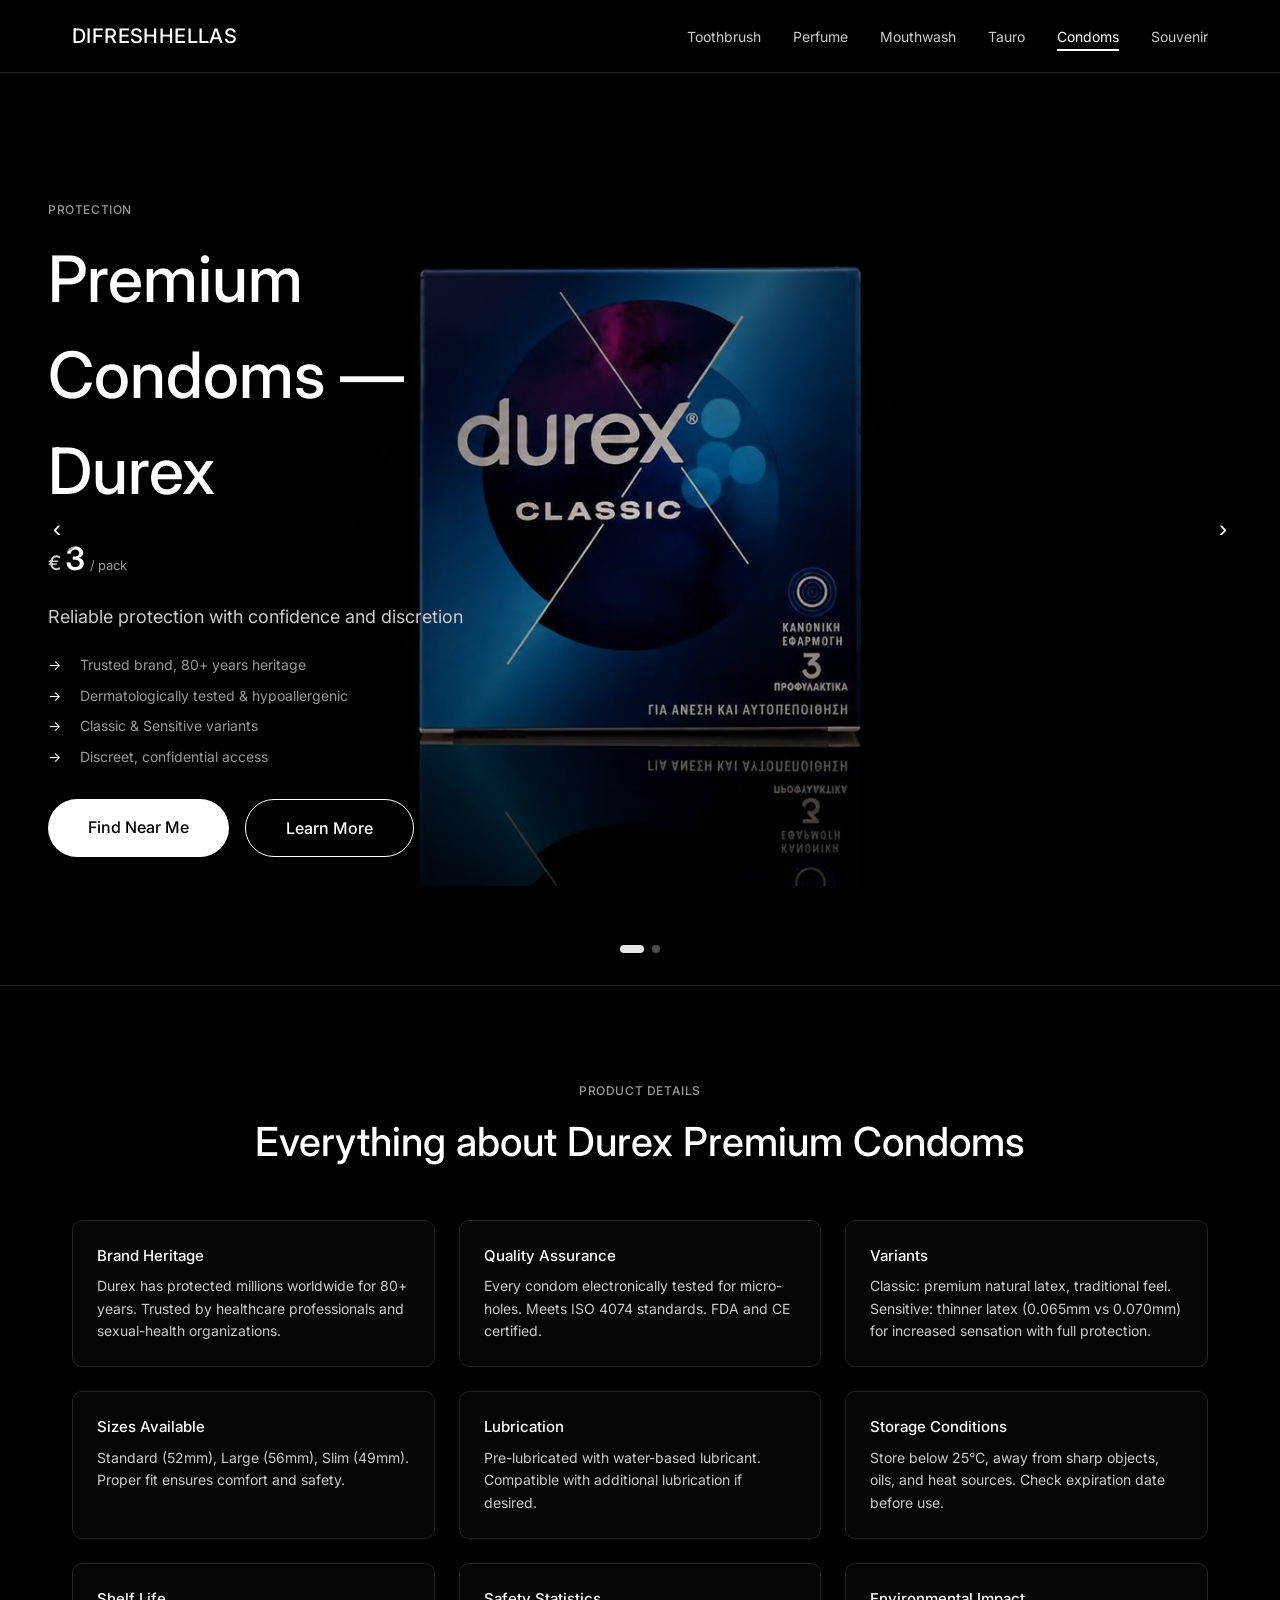
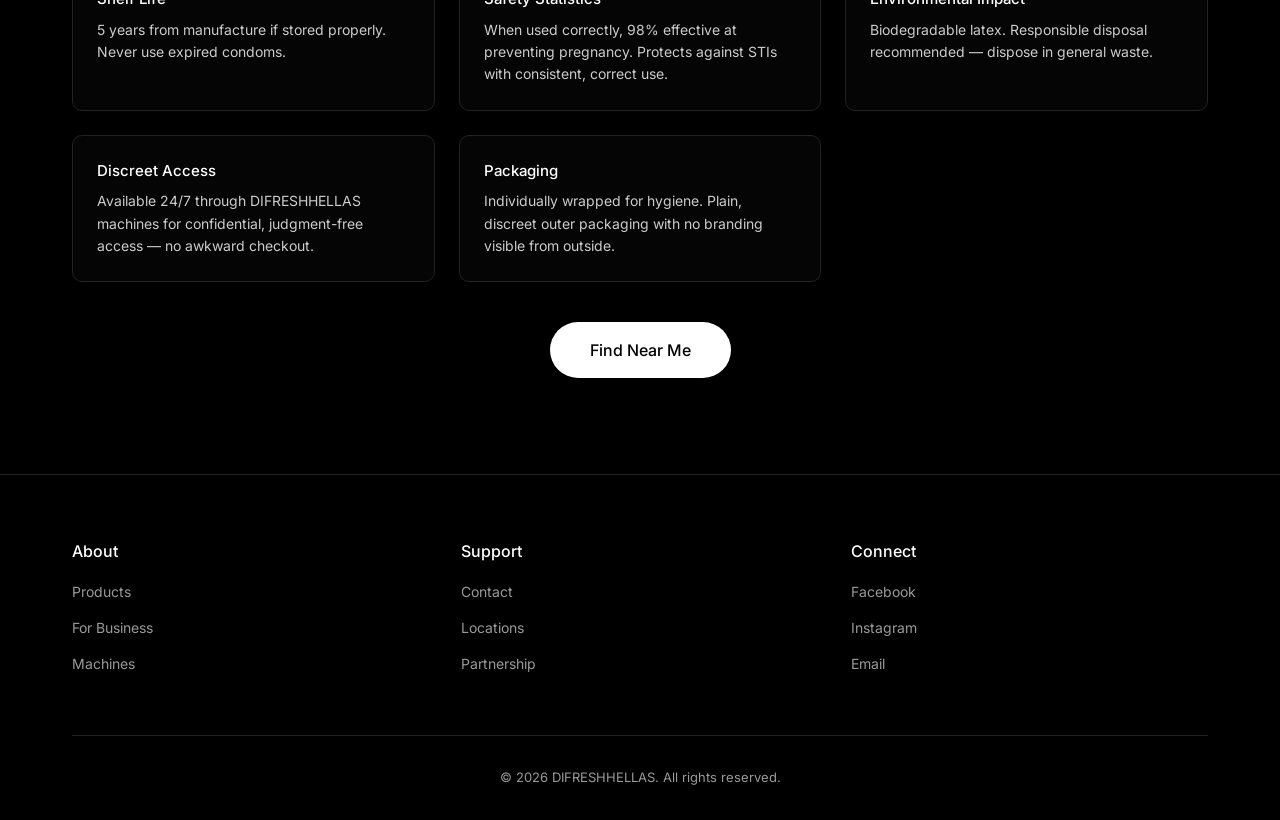
==== condoms.html @ ef465e2a "Initial commit: DIFRESHHELLAS product showcase site" ====
<!DOCTYPE html>
<html lang="en">
<head>
<meta charset="UTF-8">
<meta name="viewport" content="width=device-width, initial-scale=1.0">
<title>Premium Condoms - Durex — DIFRESHHELLAS</title>
<link rel="stylesheet" href="css/style.css">
</head>
<body>

<header class="site-header">
  <div class="nav-inner">
    <a href="index.html" class="logo">DIFRESHHELLAS</a>
    <nav>
      <ul class="nav-menu">
        <li><a href="toothbrush.html">Toothbrush</a></li>
        <li><a href="perfume.html">Perfume</a></li>
        <li><a href="mouthwash.html">Mouthwash</a></li>
        <li><a href="tauro.html">Tauro</a></li>
        <li><a href="condoms.html">Condoms</a></li>
        <li><a href="souvenir.html">Souvenir</a></li>
      </ul>
    </nav>
    <button class="hamburger" aria-label="Open menu">
      <span></span><span></span><span></span>
    </button>
  </div>
</header>

<div class="mobile-menu">
  <button class="mobile-menu-close" aria-label="Close menu">&times;</button>
  <a href="toothbrush.html">Toothbrush</a>
  <a href="perfume.html">Perfume</a>
  <a href="mouthwash.html">Mouthwash</a>
  <a href="tauro.html">Tauro</a>
  <a href="condoms.html">Condoms</a>
  <a href="souvenir.html">Souvenir</a>
  <a href="index.html#maps">Find Machines</a>
</div>

<section class="product-hero" id="hero">
  <div class="bg-slides"></div>
  <div class="overlay"></div>

  <button class="carousel-arrow prev" aria-label="Previous product variant">&#8249;</button>
  <button class="carousel-arrow next" aria-label="Next product variant">&#8250;</button>

  <div class="hero-text">
    <p class="eyebrow">Protection</p>
    <h1>Premium Condoms — Durex</h1>
    <div class="price"><span class="cur">€</span>3<span class="unit">/ pack</span></div>
    <p class="tagline">Reliable protection with confidence and discretion</p>
    <ul class="feature-list">
      <li>Trusted brand, 80+ years heritage</li>
      <li>Dermatologically tested &amp; hypoallergenic</li>
      <li>Classic &amp; Sensitive variants</li>
      <li>Discreet, confidential access</li>
    </ul>
    <div class="btn-row">
      <a href="index.html#maps" class="btn btn-primary">Find Near Me</a>
      <a href="#details" class="btn btn-secondary">Learn More</a>
    </div>
  </div>

  <div class="carousel-dots"></div>
</section>

<section id="details" class="info-section">
  <div class="container">
    <div class="section-head">
      <p class="eyebrow">Product Details</p>
      <h2>Everything about Durex Premium Condoms</h2>
    </div>
    <div class="info-grid">
      <div class="spec-item"><h3>Brand Heritage</h3><p>Durex has protected millions worldwide for 80+ years. Trusted by healthcare professionals and sexual-health organizations.</p></div>
      <div class="spec-item"><h3>Quality Assurance</h3><p>Every condom electronically tested for micro-holes. Meets ISO 4074 standards. FDA and CE certified.</p></div>
      <div class="spec-item"><h3>Variants</h3><p>Classic: premium natural latex, traditional feel. Sensitive: thinner latex (0.065mm vs 0.070mm) for increased sensation with full protection.</p></div>
      <div class="spec-item"><h3>Sizes Available</h3><p>Standard (52mm), Large (56mm), Slim (49mm). Proper fit ensures comfort and safety.</p></div>
      <div class="spec-item"><h3>Lubrication</h3><p>Pre-lubricated with water-based lubricant. Compatible with additional lubrication if desired.</p></div>
      <div class="spec-item"><h3>Storage Conditions</h3><p>Store below 25°C, away from sharp objects, oils, and heat sources. Check expiration date before use.</p></div>
      <div class="spec-item"><h3>Shelf Life</h3><p>5 years from manufacture if stored properly. Never use expired condoms.</p></div>
      <div class="spec-item"><h3>Safety Statistics</h3><p>When used correctly, 98% effective at preventing pregnancy. Protects against STIs with consistent, correct use.</p></div>
      <div class="spec-item"><h3>Environmental Impact</h3><p>Biodegradable latex. Responsible disposal recommended — dispose in general waste.</p></div>
      <div class="spec-item"><h3>Discreet Access</h3><p>Available 24/7 through DIFRESHHELLAS machines for confidential, judgment-free access — no awkward checkout.</p></div>
      <div class="spec-item"><h3>Packaging</h3><p>Individually wrapped for hygiene. Plain, discreet outer packaging with no branding visible from outside.</p></div>
    </div>
    <div class="btn-row" style="justify-content:center; margin-top:2.5rem;">
      <a href="index.html#maps" class="btn btn-primary">Find Near Me</a>
    </div>
  </div>
</section>

<footer class="site-footer">
  <div class="container">
    <div class="footer-grid">
      <div class="footer-col">
        <h3>About</h3>
        <ul>
          <li><a href="index.html#products">Products</a></li>
          <li><a href="index.html#contact">For Business</a></li>
          <li><a href="index.html#maps">Machines</a></li>
        </ul>
      </div>
      <div class="footer-col">
        <h3>Support</h3>
        <ul>
          <li><a href="index.html#contact">Contact</a></li>
          <li><a href="index.html#maps">Locations</a></li>
          <li><a href="index.html#contact">Partnership</a></li>
        </ul>
      </div>
      <div class="footer-col">
        <h3>Connect</h3>
        <ul>
          <li><a href="https://www.facebook.com/Balance.Ltd/?locale=el_GR" target="_blank" rel="noopener">Facebook</a></li>
          <li><a href="https://www.instagram.com/difreshhellas" target="_blank" rel="noopener">Instagram</a></li>
          <li><a href="mailto:difreshhellas@gmail.com">Email</a></li>
        </ul>
      </div>
    </div>
    <div class="footer-bottom">&copy; 2026 DIFRESHHELLAS. All rights reserved.</div>
  </div>
</footer>

<script src="js/nav.js"></script>
<script src="js/carousel.js"></script>
<script>
  initCarousel({
    root: '#hero',
    folder: 'images/',
    alt: 'Premium Condoms - Durex',
    images: [
      'durex_classic.jpg',
      'durex_sensitive.jpg'
    ]
  });
</script>
</body>
</html>
---- css/style.css ----
/* ===== DIFRESHHELLAS — Global Styles ===== */
@import url('https://fonts.googleapis.com/css2?family=Inter:wght@300;400;500;600;700&display=swap');

:root {
  --bg: #000000;
  --text-primary: #FFFFFF;
  --text-secondary: #CCCCCC;
  --text-tertiary: #999999;
  --border: #222222;
  --font: 'Inter', -apple-system, BlinkMacSystemFont, 'Segoe UI', sans-serif;
}

* { box-sizing: border-box; }

html { scroll-behavior: smooth; }

body {
  margin: 0;
  background: var(--bg);
  color: var(--text-secondary);
  font-family: var(--font);
  font-size: 16px;
  line-height: 1.5;
}

h1, h2, h3 { color: var(--text-primary); font-weight: 500; margin: 0 0 1rem; }
h1 { font-size: 64px; margin-bottom: 16px; }
h2 { font-size: 40px; margin-bottom: 16px; }
h3 { font-size: 24px; margin-bottom: 12px; }
p { font-size: 16px; font-weight: 400; color: var(--text-secondary); line-height: 1.5; margin: 0 0 1rem; }

a { color: inherit; text-decoration: none; }

img { max-width: 100%; display: block; }

.eyebrow {
  font-size: 12px;
  font-weight: 500;
  letter-spacing: 0.05em;
  text-transform: uppercase;
  color: var(--text-tertiary);
  margin-bottom: 12px;
}

.tag, small { font-size: 14px; font-weight: 400; color: var(--text-tertiary); }

.container { max-width: 1200px; margin: 0 auto; padding: 0 2rem; }

/* ===== Buttons ===== */
.btn {
  display: inline-block;
  padding: 16px 40px;
  border-radius: 50px;
  font-size: 16px;
  font-weight: 500;
  cursor: pointer;
  transition: transform 0.2s ease, box-shadow 0.2s ease, background 0.2s ease;
  border: none;
  text-align: center;
}
.btn-primary {
  background: #FFFFFF;
  color: #000000;
}
.btn-primary:hover {
  transform: translateY(-2px);
  box-shadow: 0 20px 40px rgba(255,255,255,0.1);
}
.btn-secondary {
  background: transparent;
  border: 1px solid #FFFFFF;
  color: #FFFFFF;
}
.btn-secondary:hover {
  transform: translateY(-2px);
  box-shadow: 0 20px 40px rgba(255,255,255,0.1);
}
.btn:focus-visible, a:focus-visible, button:focus-visible, input:focus-visible, select:focus-visible, textarea:focus-visible {
  outline: 2px solid #FFFFFF;
  outline-offset: 3px;
}

/* ===== Header / Nav ===== */
.site-header {
  position: sticky;
  top: 0;
  z-index: 100;
  background: rgba(0,0,0,0.95);
  backdrop-filter: blur(10px);
  border-bottom: 1px solid var(--border);
}
.nav-inner {
  max-width: 1200px;
  margin: 0 auto;
  padding: 0 2rem;
  display: flex;
  align-items: center;
  justify-content: space-between;
  height: 72px;
}
.logo {
  font-size: 20px;
  font-weight: 500;
  color: var(--text-primary);
  letter-spacing: 0.02em;
}
.nav-menu {
  display: flex;
  gap: 2rem;
  list-style: none;
  margin: 0;
  padding: 0;
}
.nav-menu a {
  color: var(--text-secondary);
  font-size: 14px;
  padding-bottom: 4px;
  border-bottom: 2px solid transparent;
  transition: color 0.2s ease, border-color 0.2s ease;
}
.nav-menu a:hover,
.nav-menu a.active {
  color: var(--text-primary);
  border-bottom-color: var(--text-primary);
}
.hamburger {
  display: none;
  flex-direction: column;
  gap: 5px;
  background: none;
  border: none;
  cursor: pointer;
  padding: 8px;
}
.hamburger span {
  width: 24px;
  height: 2px;
  background: var(--text-primary);
  display: block;
}
.mobile-menu {
  position: fixed;
  inset: 0;
  background: #000000;
  z-index: 200;
  display: none;
  flex-direction: column;
  align-items: center;
  justify-content: center;
  gap: 2rem;
}
.mobile-menu.open { display: flex; }
.mobile-menu a { font-size: 24px; color: var(--text-primary); }
.mobile-menu-close {
  position: absolute;
  top: 24px;
  right: 24px;
  background: none;
  border: none;
  color: var(--text-primary);
  font-size: 32px;
  cursor: pointer;
}

@media (max-width: 768px) {
  .nav-menu { display: none; }
  .hamburger { display: flex; }
}

/* ===== Hero (Homepage) ===== */
.hero {
  min-height: 100vh;
  display: flex;
  align-items: center;
  justify-content: center;
  text-align: center;
  background: radial-gradient(circle, rgba(255,255,255,0.02) 0%, transparent 70%) , #000000;
  padding: 2rem;
}
.hero-content { max-width: 700px; margin: 0 auto; }
.hero p.tagline {
  font-size: 20px;
  color: var(--text-secondary);
  max-width: 700px;
  margin: 0 auto 2.5rem;
}
.hero-buttons { display: flex; gap: 1rem; justify-content: center; flex-wrap: wrap; }

@media (max-width: 768px) {
  .hero { min-height: 80vh; }
  .hero h1 { font-size: 48px; }
  .hero p.tagline { font-size: 16px; }
}

/* ===== Section Spacing ===== */
section { padding: 6rem 0; }
.section-head { text-align: center; margin-bottom: 3rem; }

/* ===== Products Grid ===== */
.products-grid {
  display: grid;
  grid-template-columns: repeat(auto-fit, minmax(300px, 1fr));
  gap: 32px;
}
.product-card {
  border: 1px solid var(--border);
  border-radius: 12px;
  overflow: hidden;
  background: rgba(255,255,255,0.02);
  transition: background 0.2s ease, transform 0.2s ease;
  display: block;
}
.product-card:hover { background: rgba(255,255,255,0.05); transform: translateY(-4px); }
.product-card .thumb {
  width: 100%;
  height: 260px;
  object-fit: cover;
  background: #0a0a0a;
}
.product-card .card-body { padding: 1.5rem; }
.product-card p.desc { font-size: 14px; color: var(--text-tertiary); margin-bottom: 1rem; }
.view-link { color: var(--text-primary); font-size: 14px; }
.view-link:hover { text-decoration: underline; }

@media (max-width: 768px) {
  .products-grid { grid-template-columns: 1fr; }
}

/* ===== Maps Section ===== */
.maps-grid {
  display: grid;
  grid-template-columns: 1fr 1fr;
  gap: 2rem;
}
.map-frame-wrap iframe {
  width: 100%;
  height: 500px;
  border: 1px solid var(--border);
  border-radius: 8px;
  background: #0a0a0a;
}
.map-frame-wrap h3 { font-size: 18px; margin-bottom: 1rem; }

@media (max-width: 900px) {
  .maps-grid { grid-template-columns: 1fr; }
  .map-frame-wrap iframe { height: 400px; }
}

/* ===== Contact Form ===== */
.contact-form { max-width: 600px; margin: 0 auto; }
.form-group { margin-bottom: 1.25rem; }
.form-group label { display: block; font-size: 14px; color: var(--text-tertiary); margin-bottom: 0.5rem; }
.form-group input,
.form-group select,
.form-group textarea {
  width: 100%;
  background: rgba(255,255,255,0.05);
  border: 1px solid var(--border);
  color: #FFFFFF;
  padding: 12px 16px;
  font-size: 14px;
  border-radius: 6px;
  font-family: var(--font);
  transition: background 0.2s ease, border-color 0.2s ease;
}
.form-group textarea { min-height: 120px; resize: vertical; }
.form-group input:focus,
.form-group select:focus,
.form-group textarea:focus {
  background: rgba(255,255,255,0.08);
  border-color: rgba(255,255,255,0.2);
  outline: none;
}
.contact-form .btn-primary { width: 100%; }
.contact-alt { text-align: center; margin-top: 1.5rem; font-size: 14px; color: var(--text-tertiary); }
.contact-alt a { color: var(--text-primary); }
.contact-alt a:hover { text-decoration: underline; }

/* ===== Social / Connect ===== */
.social-links { display: flex; gap: 1.5rem; justify-content: center; }
.social-links a {
  width: 56px;
  height: 56px;
  border-radius: 50%;
  background: rgba(255,255,255,0.05);
  border: 1px solid rgba(255,255,255,0.1);
  color: #FFFFFF;
  display: flex;
  align-items: center;
  justify-content: center;
  transition: background 0.2s ease, transform 0.2s ease;
}
.social-links a:hover { background: rgba(255,255,255,0.1); transform: translateY(-4px); }
.social-links svg { width: 22px; height: 22px; fill: currentColor; }

/* ===== Footer ===== */
.site-footer { border-top: 1px solid var(--border); padding-top: 4rem; padding-bottom: 2rem; }
.footer-grid {
  display: grid;
  grid-template-columns: repeat(3, 1fr);
  gap: 2rem;
  margin-bottom: 3rem;
}
.footer-col h3 { font-size: 16px; margin-bottom: 1rem; }
.footer-col ul { list-style: none; margin: 0; padding: 0; }
.footer-col li { margin-bottom: 0.75rem; }
.footer-col a { color: var(--text-tertiary); font-size: 14px; transition: color 0.2s ease; }
.footer-col a:hover { color: var(--text-primary); }
.footer-bottom {
  border-top: 1px solid var(--border);
  padding-top: 2rem;
  text-align: center;
  font-size: 13px;
  color: var(--text-tertiary);
}

@media (max-width: 768px) {
  .footer-grid { grid-template-columns: 1fr; gap: 2.5rem; }
}

/* ===== Product Page Hero (with carousel) ===== */
.product-hero {
  position: relative;
  min-height: 100vh;
  display: flex;
  align-items: center;
  overflow: hidden;
  background-color: #000000;
}
.product-hero .bg-slide {
  position: absolute;
  inset: 0;
  background-size: contain;
  background-repeat: no-repeat;
  background-position: center;
  opacity: 0;
  transition: opacity 0.4s ease-in-out;
}
.product-hero .bg-slide.active { opacity: 1; }
/* Product sits toward the right so left-aligned text stays clear */
.product-hero:not(.centered) .bg-slide { background-position: 80% center; }
@media (max-width: 768px) {
  .product-hero:not(.centered) .bg-slide { background-position: center 82%; background-size: 68%; }
}
.product-hero .overlay {
  position: absolute;
  inset: 0;
  background: radial-gradient(circle, rgba(0,0,0,0.15) 0%, rgba(0,0,0,0.75) 70%);
}
.product-hero .hero-text {
  position: relative;
  z-index: 2;
  max-width: 560px;
  padding: 2rem 3rem;
}
.product-hero.centered .hero-text {
  max-width: 700px;
  margin: 0 auto;
  text-align: center;
  padding: 2rem;
}
.product-hero p.tagline { font-size: 18px; color: var(--text-secondary); margin-bottom: 1.5rem; }
.feature-list {
  list-style: none;
  margin: 0 0 2rem;
  padding: 0;
}
.feature-list li {
  font-size: 14px;
  color: var(--text-tertiary);
  padding-left: 32px;
  position: relative;
  margin-bottom: 0.6rem;
}
.feature-list li::before {
  content: "→";
  position: absolute;
  left: 0;
  color: var(--text-primary);
}
.product-hero.centered .feature-list li { text-align: left; display: inline-block; }
.product-hero.centered .feature-list { display: inline-block; }

/* Carousel controls */
.carousel-arrow {
  position: absolute;
  top: 50%;
  transform: translateY(-50%);
  background: rgba(0,0,0,0.4);
  color: #FFFFFF;
  width: 50px;
  height: 50px;
  border-radius: 50%;
  border: none;
  font-size: 24px;
  cursor: pointer;
  z-index: 3;
  transition: background 0.2s ease, transform 0.2s ease;
  display: flex;
  align-items: center;
  justify-content: center;
}
.carousel-arrow:hover { background: rgba(0,0,0,0.7); transform: translateY(-50%) scale(1.1); }
.carousel-arrow.prev { left: 32px; }
.carousel-arrow.next { right: 32px; }

.carousel-dots {
  position: absolute;
  bottom: 32px;
  left: 50%;
  transform: translateX(-50%);
  display: flex;
  gap: 8px;
  z-index: 3;
}
.carousel-dots .dot {
  width: 8px;
  height: 8px;
  border-radius: 50%;
  background: rgba(255,255,255,0.3);
  cursor: pointer;
  border: none;
  padding: 0;
  transition: width 0.2s ease, background 0.2s ease, border-radius 0.2s ease;
}
.carousel-dots .dot.active {
  width: 24px;
  height: 8px;
  border-radius: 4px;
  background: rgba(255,255,255,0.9);
}

@media (max-width: 768px) {
  .product-hero { min-height: 80vh; }
  .product-hero h1 { font-size: 48px; }
  .product-hero p.tagline { font-size: 16px; }
  .carousel-arrow { width: 40px; height: 40px; font-size: 18px; }
  .carousel-arrow.prev { left: 16px; }
  .carousel-arrow.next { right: 16px; }
  .product-hero .hero-text { padding: 1.5rem; }
}

/* ===== Condoms Page (special) ===== */
.condoms-page {
  background: linear-gradient(135deg, rgba(200, 50, 50, 0.15) 0%, rgba(100, 20, 20, 0.1) 100%), #000000;
  min-height: 100vh;
}
.condoms-layout {
  display: grid;
  grid-template-columns: 40% 60%;
  gap: 3rem;
  padding: 6rem 0;
  align-items: start;
}
.condoms-benefits { list-style: none; margin: 0 0 1.5rem; padding: 0; }
.condoms-benefits li {
  font-size: 16px;
  color: var(--text-secondary);
  padding-left: 28px;
  position: relative;
  margin-bottom: 0.75rem;
}
.condoms-benefits li::before {
  content: "✓";
  position: absolute;
  left: 0;
  color: var(--text-primary);
}
.condoms-specs { font-size: 14px; color: var(--text-tertiary); list-style: none; margin: 0 0 2rem; padding: 0; }
.condoms-specs li { margin-bottom: 0.4rem; }
.condoms-btns { display: flex; gap: 1rem; flex-wrap: wrap; }

.variant-grid {
  display: grid;
  grid-template-columns: 1fr 1fr;
  gap: 1.5rem;
}
.variant-card {
  border: 1px solid var(--border);
  border-radius: 8px;
  padding: 16px;
  background: rgba(255,255,255,0.03);
  text-align: center;
  transition: background 0.2s ease;
  cursor: pointer;
}
.variant-card:hover { background: rgba(255,255,255,0.08); }
.variant-card img {
  width: 100%;
  height: 220px;
  object-fit: contain;
  margin-bottom: 1rem;
}
.variant-card.placeholder {
  display: flex;
  flex-direction: column;
  align-items: center;
  justify-content: center;
  min-height: 260px;
  color: var(--text-tertiary);
  font-size: 14px;
}

@media (max-width: 900px) {
  .condoms-layout { grid-template-columns: 1fr; }
  .variant-grid { grid-template-columns: 1fr 1fr; }
}

/* ===== Souvenir gift panel (no photo asset available) ===== */
.gift-panel {
  width: 100%;
  height: 100%;
  min-height: 420px;
  border: 1px solid var(--border);
  border-radius: 12px;
  background: radial-gradient(circle at 30% 20%, rgba(255,255,255,0.06), transparent 60%), rgba(255,255,255,0.02);
  display: flex;
  align-items: center;
  justify-content: center;
}
.gift-panel svg { width: 140px; height: 140px; opacity: 0.85; }

/* ===== Price badge ===== */
.price {
  display: inline-flex;
  align-items: baseline;
  gap: 4px;
  font-variant-numeric: tabular-nums;
  font-size: 32px;
  font-weight: 600;
  color: #FFFFFF;
  margin-bottom: 1.25rem;
}
.price .cur { font-size: 20px; font-weight: 500; color: var(--text-secondary); }
.price .unit { font-size: 13px; font-weight: 400; color: var(--text-tertiary); }
.price-inline {
  font-variant-numeric: tabular-nums;
  font-size: 20px;
  font-weight: 600;
  color: #FFFFFF;
}

/* Buttons row */
.btn-row { display: flex; gap: 1rem; flex-wrap: wrap; }
.btn-sm { padding: 12px 28px; font-size: 14px; }

/* ===== About / company section ===== */
.about-grid {
  display: grid;
  grid-template-columns: 1fr 1fr;
  gap: 3rem;
  align-items: center;
}
.about-stats { display: flex; gap: 2.5rem; flex-wrap: wrap; margin-top: 2rem; }
.about-stats .stat .num { font-size: 40px; font-weight: 600; color: #FFFFFF; font-variant-numeric: tabular-nums; }
.about-stats .stat .lbl { font-size: 13px; color: var(--text-tertiary); }
@media (max-width: 900px) { .about-grid { grid-template-columns: 1fr; gap: 2rem; } }

/* ===== Additional info / spec list ===== */
.info-section { border-top: 1px solid var(--border); }
.info-grid {
  display: grid;
  grid-template-columns: repeat(auto-fit, minmax(280px, 1fr));
  gap: 1.5rem;
  margin-top: 2rem;
}
.spec-item {
  border: 1px solid var(--border);
  border-radius: 10px;
  padding: 1.5rem;
  background: rgba(255,255,255,0.02);
}
.spec-item h3 { font-size: 15px; margin-bottom: 0.5rem; color: #FFFFFF; }
.spec-item p { font-size: 14px; color: var(--text-secondary); margin: 0; line-height: 1.6; }
.spec-item ul { margin: 0.5rem 0 0; padding-left: 1.1rem; }
.spec-item li { font-size: 14px; color: var(--text-secondary); margin-bottom: 0.35rem; }

/* ===== Single-page stacked product sections ===== */
.product-section { border-top: 1px solid var(--border); }
.ps-grid {
  display: grid;
  grid-template-columns: 1fr 1fr;
  gap: 3rem;
  align-items: center;
}
.ps-grid.reverse .ps-media { order: 2; }
.ps-media {
  background: #050505;
  border: 1px solid var(--border);
  border-radius: 12px;
  aspect-ratio: 4 / 3;
  display: flex;
  align-items: center;
  justify-content: center;
  overflow: hidden;
}
.ps-media img { width: 100%; height: 100%; object-fit: contain; padding: 1.5rem; }
.ps-content .feature-list { margin-bottom: 1.5rem; }
@media (max-width: 900px) {
  .ps-grid { grid-template-columns: 1fr; gap: 1.5rem; }
  .ps-grid.reverse .ps-media { order: 0; }
}

/* Utility */
.text-center { text-align: center; }
.mb-0 { margin-bottom: 0; }
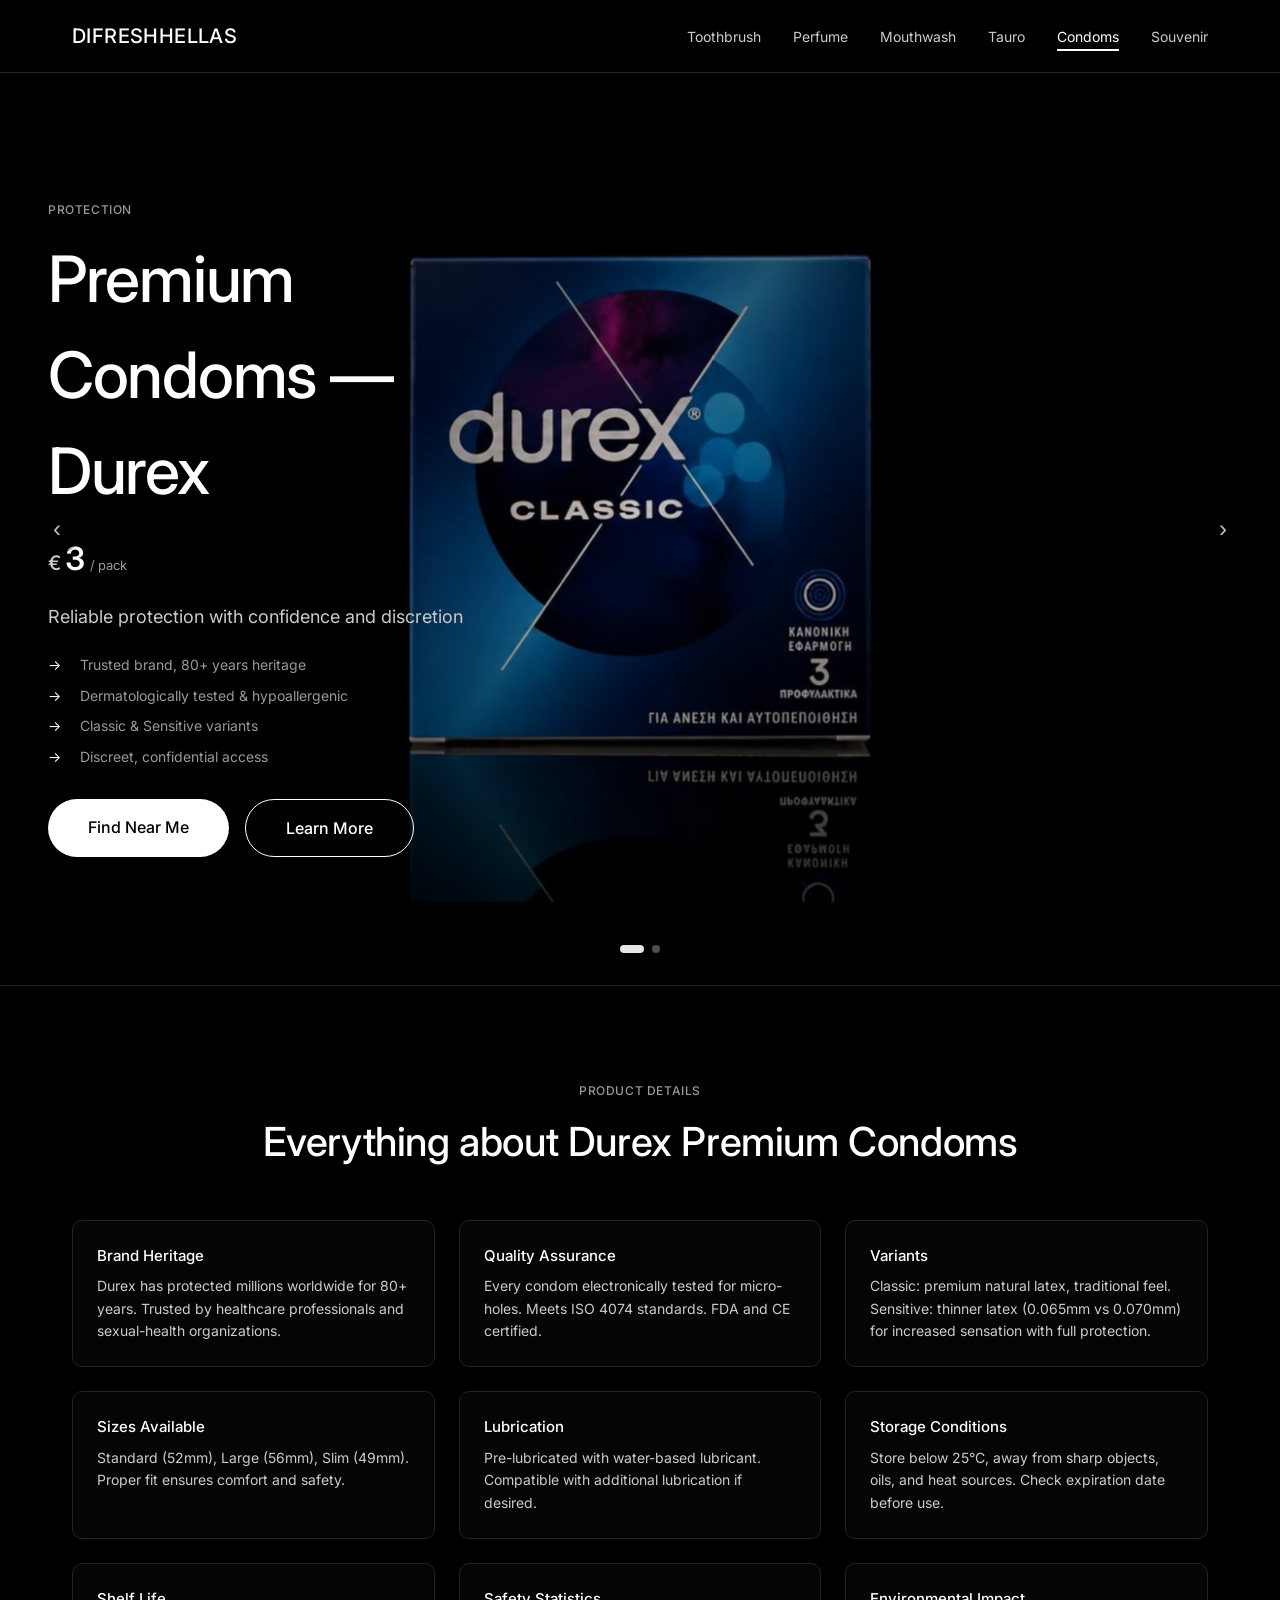
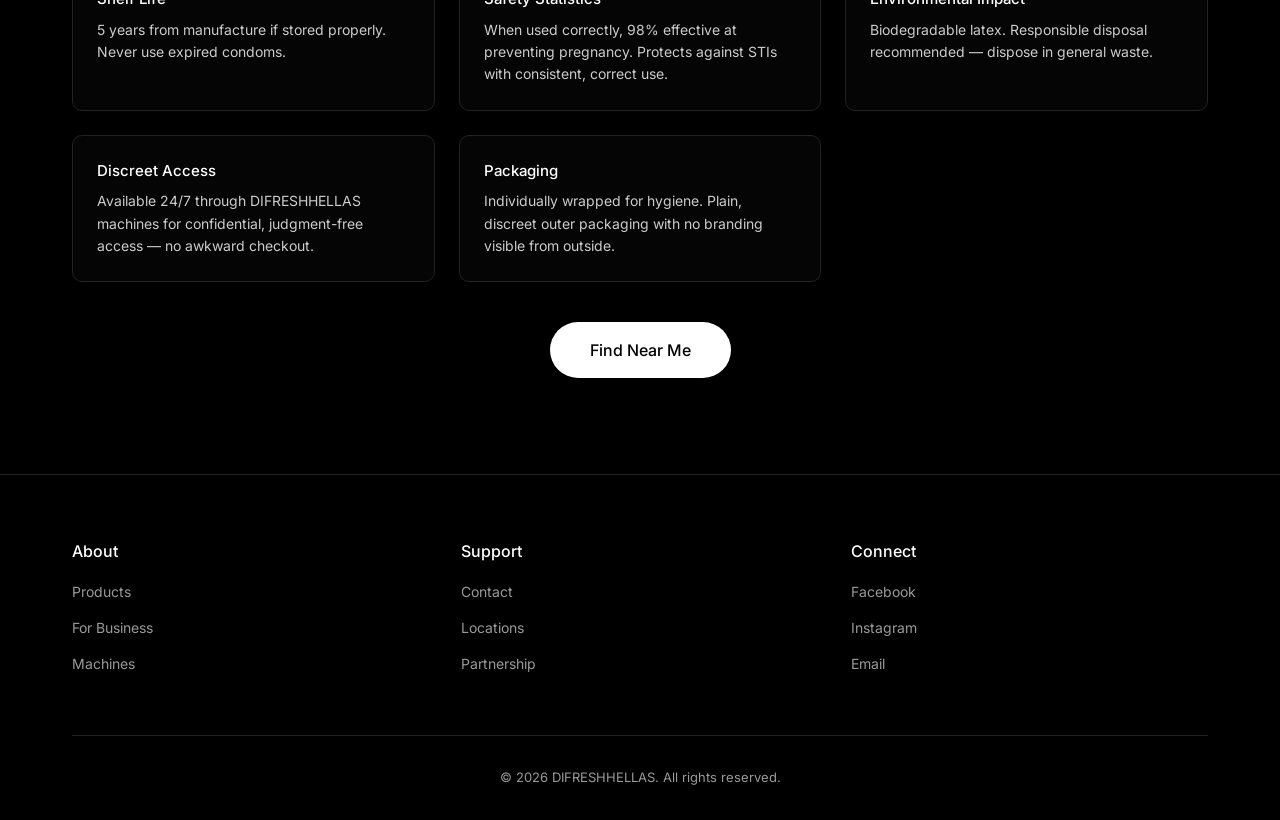
==== commit cbd025dc: "Mobile-first polish: stacked heroes, site-wide animations, intro video, souvenir rebuild - Mobile: p" ====
--- a/condoms.html
+++ b/condoms.html
@@ -124,6 +124,7 @@
 
 <script src="js/nav.js"></script>
 <script src="js/carousel.js"></script>
+<script src="js/animations.js"></script>
 <script>
   initCarousel({
     root: '#hero',
--- a/css/style.css
+++ b/css/style.css
@@ -24,8 +24,8 @@
 }
 
 h1, h2, h3 { color: var(--text-primary); font-weight: 500; margin: 0 0 1rem; }
-h1 { font-size: 64px; margin-bottom: 16px; }
-h2 { font-size: 40px; margin-bottom: 16px; }
+h1 { font-size: clamp(42px, 6vw, 64px); margin-bottom: 16px; letter-spacing: -0.02em; }
+h2 { font-size: clamp(30px, 4.5vw, 40px); margin-bottom: 16px; letter-spacing: -0.01em; }
 h3 { font-size: 24px; margin-bottom: 12px; }
 p { font-size: 16px; font-weight: 400; color: var(--text-secondary); line-height: 1.5; margin: 0 0 1rem; }
 
@@ -88,6 +88,11 @@
   background: rgba(0,0,0,0.95);
   backdrop-filter: blur(10px);
   border-bottom: 1px solid var(--border);
+  transition: background 0.3s ease, box-shadow 0.3s ease;
+}
+.site-header.scrolled {
+  background: rgba(0,0,0,0.82);
+  box-shadow: 0 12px 32px rgba(0,0,0,0.55);
 }
 .nav-inner {
   max-width: 1200px;
@@ -103,7 +108,9 @@
   font-weight: 500;
   color: var(--text-primary);
   letter-spacing: 0.02em;
-}
+  transition: letter-spacing 0.35s ease;
+}
+.logo:hover { letter-spacing: 0.09em; }
 .nav-menu {
   display: flex;
   gap: 2rem;
@@ -112,17 +119,28 @@
   padding: 0;
 }
 .nav-menu a {
+  position: relative;
   color: var(--text-secondary);
   font-size: 14px;
-  padding-bottom: 4px;
-  border-bottom: 2px solid transparent;
-  transition: color 0.2s ease, border-color 0.2s ease;
+  padding-bottom: 6px;
+  transition: color 0.2s ease;
+}
+.nav-menu a::after {
+  content: "";
+  position: absolute;
+  left: 0;
+  bottom: 0;
+  height: 2px;
+  width: 100%;
+  background: var(--text-primary);
+  transform: scaleX(0);
+  transform-origin: left;
+  transition: transform 0.35s cubic-bezier(0.16, 1, 0.3, 1);
 }
 .nav-menu a:hover,
-.nav-menu a.active {
-  color: var(--text-primary);
-  border-bottom-color: var(--text-primary);
-}
+.nav-menu a.active { color: var(--text-primary); }
+.nav-menu a:hover::after,
+.nav-menu a.active::after { transform: scaleX(1); }
 .hamburger {
   display: none;
   flex-direction: column;
@@ -141,16 +159,34 @@
 .mobile-menu {
   position: fixed;
   inset: 0;
-  background: #000000;
+  background: rgba(0,0,0,0.97);
+  backdrop-filter: blur(8px);
   z-index: 200;
-  display: none;
+  display: flex;
   flex-direction: column;
   align-items: center;
   justify-content: center;
   gap: 2rem;
-}
-.mobile-menu.open { display: flex; }
-.mobile-menu a { font-size: 24px; color: var(--text-primary); }
+  opacity: 0;
+  visibility: hidden;
+  transition: opacity 0.35s ease, visibility 0.35s ease;
+}
+.mobile-menu.open { opacity: 1; visibility: visible; }
+.mobile-menu a {
+  font-size: 24px;
+  color: var(--text-primary);
+  opacity: 0;
+  transform: translateY(16px);
+  transition: opacity 0.4s ease, transform 0.4s cubic-bezier(0.16, 1, 0.3, 1);
+}
+.mobile-menu.open a { opacity: 1; transform: none; }
+.mobile-menu.open a:nth-child(2) { transition-delay: 0.05s; }
+.mobile-menu.open a:nth-child(3) { transition-delay: 0.1s; }
+.mobile-menu.open a:nth-child(4) { transition-delay: 0.15s; }
+.mobile-menu.open a:nth-child(5) { transition-delay: 0.2s; }
+.mobile-menu.open a:nth-child(6) { transition-delay: 0.25s; }
+.mobile-menu.open a:nth-child(7) { transition-delay: 0.3s; }
+.mobile-menu.open a:nth-child(8) { transition-delay: 0.35s; }
 .mobile-menu-close {
   position: absolute;
   top: 24px;
@@ -169,7 +205,10 @@
 
 /* ===== Hero (Homepage) ===== */
 .hero {
+  position: relative;
+  overflow: hidden;
   min-height: 100vh;
+  min-height: 100svh;
   display: flex;
   align-items: center;
   justify-content: center;
@@ -177,7 +216,20 @@
   background: radial-gradient(circle, rgba(255,255,255,0.02) 0%, transparent 70%) , #000000;
   padding: 2rem;
 }
-.hero-content { max-width: 700px; margin: 0 auto; }
+.hero-video {
+  position: absolute;
+  inset: 0;
+  width: 100%;
+  height: 100%;
+  object-fit: cover;
+  opacity: 0.5;
+}
+.hero .hero-overlay {
+  position: absolute;
+  inset: 0;
+  background: radial-gradient(circle at 50% 42%, rgba(0,0,0,0.05) 0%, rgba(0,0,0,0.72) 78%);
+}
+.hero-content { position: relative; z-index: 2; max-width: 700px; margin: 0 auto; }
 .hero p.tagline {
   font-size: 20px;
   color: var(--text-secondary);
@@ -186,9 +238,30 @@
 }
 .hero-buttons { display: flex; gap: 1rem; justify-content: center; flex-wrap: wrap; }
 
+/* Scroll hint */
+.scroll-hint {
+  position: absolute;
+  bottom: 26px;
+  left: 50%;
+  transform: translateX(-50%);
+  z-index: 2;
+  color: var(--text-tertiary);
+  display: flex;
+  flex-direction: column;
+  align-items: center;
+  gap: 6px;
+  font-size: 11px;
+  letter-spacing: 0.2em;
+  text-transform: uppercase;
+}
+.scroll-hint svg { animation: hint-bob 2.2s ease-in-out infinite; }
+@keyframes hint-bob {
+  0%, 100% { transform: translateY(0); opacity: 0.6; }
+  50% { transform: translateY(8px); opacity: 1; }
+}
+
 @media (max-width: 768px) {
-  .hero { min-height: 80vh; }
-  .hero h1 { font-size: 48px; }
+  .hero { min-height: 82vh; min-height: 82svh; }
   .hero p.tagline { font-size: 16px; }
 }
 
@@ -322,6 +395,7 @@
 .product-hero {
   position: relative;
   min-height: 100vh;
+  min-height: 100svh;
   display: flex;
   align-items: center;
   overflow: hidden;
@@ -336,12 +410,18 @@
   opacity: 0;
   transition: opacity 0.4s ease-in-out;
 }
-.product-hero .bg-slide.active { opacity: 1; }
+.product-hero .bg-slide.active {
+  opacity: 1;
+  animation: slide-zoom 8s ease-out forwards;
+}
+@keyframes slide-zoom {
+  from { transform: scale(1); }
+  to { transform: scale(1.045); }
+}
+/* Single-image hero (mouthwash, tauro): image via CSS variable */
+.product-hero.single .bg-slide { background-image: var(--hero-img); }
 /* Product sits toward the right so left-aligned text stays clear */
 .product-hero:not(.centered) .bg-slide { background-position: 80% center; }
-@media (max-width: 768px) {
-  .product-hero:not(.centered) .bg-slide { background-position: center 82%; background-size: 68%; }
-}
 .product-hero .overlay {
   position: absolute;
   inset: 0;
@@ -430,14 +510,46 @@
   background: rgba(255,255,255,0.9);
 }
 
+/* ===== MOBILE: stacked product hero — image block on top, text below ===== */
 @media (max-width: 768px) {
-  .product-hero { min-height: 80vh; }
-  .product-hero h1 { font-size: 48px; }
+  .product-hero {
+    min-height: auto;
+    flex-direction: column;
+    align-items: stretch;
+    padding-top: 0;
+    padding-bottom: 2.5rem;
+  }
+  .product-hero .bg-slides {
+    position: relative;
+    width: 100%;
+    height: 46vh;
+    height: 46svh;
+    min-height: 300px;
+  }
+  .product-hero .bg-slide {
+    background-size: cover;
+    background-position: center !important;
+  }
+  /* Portrait product shots (perfume atomizers) keep full product visible */
+  .product-hero.fit-contain .bg-slide { background-size: contain; }
+  .product-hero .overlay { display: none; }
+  .product-hero .hero-text {
+    position: static;
+    max-width: none;
+    padding: 1.75rem 1.5rem 0;
+  }
+  .product-hero.centered .hero-text {
+    margin: 0;
+    text-align: left;
+    padding: 1.75rem 1.5rem 0;
+  }
+  .product-hero.centered .feature-list { display: block; }
+  .product-hero.centered .feature-list li { display: list-item; }
   .product-hero p.tagline { font-size: 16px; }
-  .carousel-arrow { width: 40px; height: 40px; font-size: 18px; }
-  .carousel-arrow.prev { left: 16px; }
-  .carousel-arrow.next { right: 16px; }
-  .product-hero .hero-text { padding: 1.5rem; }
+  .carousel-arrow { width: 42px; height: 42px; font-size: 18px; top: 23vh; top: 23svh; }
+  .carousel-arrow.prev { left: 12px; }
+  .carousel-arrow.next { right: 12px; }
+  .carousel-dots { bottom: auto; top: calc(46vh - 28px); top: calc(46svh - 28px); }
 }
 
 /* ===== Condoms Page (special) ===== */
@@ -601,6 +713,123 @@
   .ps-grid.reverse .ps-media { order: 0; }
 }
 
+/* ===== Intro splash (brand video) ===== */
+#intro-splash {
+  position: fixed;
+  inset: 0;
+  z-index: 1000;
+  background: #000000;
+  display: flex;
+  align-items: center;
+  justify-content: center;
+  opacity: 1;
+  transition: opacity 0.7s ease;
+}
+#intro-splash.done { opacity: 0; pointer-events: none; }
+#intro-splash video {
+  width: min(100%, 1100px);
+  max-height: 100%;
+  object-fit: contain;
+}
+#intro-skip {
+  position: absolute;
+  bottom: 32px;
+  right: 32px;
+  background: rgba(0,0,0,0.4);
+  border: 1px solid rgba(255,255,255,0.35);
+  color: #FFFFFF;
+  padding: 10px 24px;
+  border-radius: 50px;
+  font-size: 12px;
+  letter-spacing: 0.12em;
+  text-transform: uppercase;
+  cursor: pointer;
+  transition: background 0.2s ease, border-color 0.2s ease;
+}
+#intro-skip:hover { background: rgba(255,255,255,0.12); border-color: #FFFFFF; }
+html.intro-lock, html.intro-lock body { overflow: hidden; }
+
+/* ===== Hero text entrance (on load) ===== */
+.hero-text > *, .hero-content > * {
+  opacity: 0;
+  transform: translateY(24px);
+  animation: rise-in 0.9s cubic-bezier(0.16, 1, 0.3, 1) forwards;
+}
+.hero-text > *:nth-child(1), .hero-content > *:nth-child(1) { animation-delay: 0.05s; }
+.hero-text > *:nth-child(2), .hero-content > *:nth-child(2) { animation-delay: 0.15s; }
+.hero-text > *:nth-child(3), .hero-content > *:nth-child(3) { animation-delay: 0.25s; }
+.hero-text > *:nth-child(4), .hero-content > *:nth-child(4) { animation-delay: 0.35s; }
+.hero-text > *:nth-child(5), .hero-content > *:nth-child(5) { animation-delay: 0.45s; }
+.hero-text > *:nth-child(6), .hero-content > *:nth-child(6) { animation-delay: 0.55s; }
+@keyframes rise-in { to { opacity: 1; transform: none; } }
+
+/* ===== Scroll reveal ===== */
+.will-reveal {
+  opacity: 0;
+  transform: translateY(28px);
+  transition: opacity 0.7s ease, transform 0.7s cubic-bezier(0.16, 1, 0.3, 1);
+  transition-delay: var(--rd, 0s);
+}
+.will-reveal.revealed { opacity: 1; transform: none; }
+
+/* ===== Marquee brand strip ===== */
+.marquee {
+  overflow: hidden;
+  border-top: 1px solid var(--border);
+  border-bottom: 1px solid var(--border);
+  padding: 16px 0;
+}
+.marquee-track {
+  display: flex;
+  width: max-content;
+  animation: marquee-scroll 30s linear infinite;
+}
+.marquee-track span {
+  font-size: 13px;
+  font-weight: 500;
+  letter-spacing: 0.28em;
+  text-transform: uppercase;
+  color: var(--text-tertiary);
+  white-space: nowrap;
+  padding-right: 3rem;
+}
+@keyframes marquee-scroll { to { transform: translateX(-50%); } }
+.marquee:hover .marquee-track { animation-play-state: paused; }
+
+/* ===== Micro-interactions ===== */
+.btn { will-change: transform; }
+.btn:active { transform: translateY(0) scale(0.97); }
+.product-card .thumb { transition: transform 0.6s cubic-bezier(0.16, 1, 0.3, 1); }
+.product-card:hover .thumb { transform: scale(1.06); }
+.ps-media img { transition: transform 0.6s cubic-bezier(0.16, 1, 0.3, 1); }
+.ps-media:hover img { transform: scale(1.04); }
+.spec-item { transition: background 0.3s ease, border-color 0.3s ease, transform 0.3s ease; }
+.spec-item:hover {
+  background: rgba(255,255,255,0.05);
+  border-color: #333333;
+  transform: translateY(-3px);
+}
+.carousel-arrow { opacity: 0.75; }
+.carousel-arrow:hover { opacity: 1; }
+
+/* ===== Image auto-cycle (souvenir colors on homepage) ===== */
+.auto-cycle img { transition: opacity 0.5s ease; }
+.auto-cycle img.fading { opacity: 0; }
+
+/* ===== Reduced motion: calm everything ===== */
+@media (prefers-reduced-motion: reduce) {
+  *, *::before, *::after {
+    animation-duration: 0.01ms !important;
+    animation-iteration-count: 1 !important;
+    transition-duration: 0.01ms !important;
+    scroll-behavior: auto !important;
+  }
+  .will-reveal { opacity: 1 !important; transform: none !important; }
+  .hero-video { display: none; }
+  .marquee-track { animation: none; }
+  .hero-text > *, .hero-content > * { opacity: 1; transform: none; animation: none; }
+}
+
 /* Utility */
 .text-center { text-align: center; }
 .mb-0 { margin-bottom: 0; }
